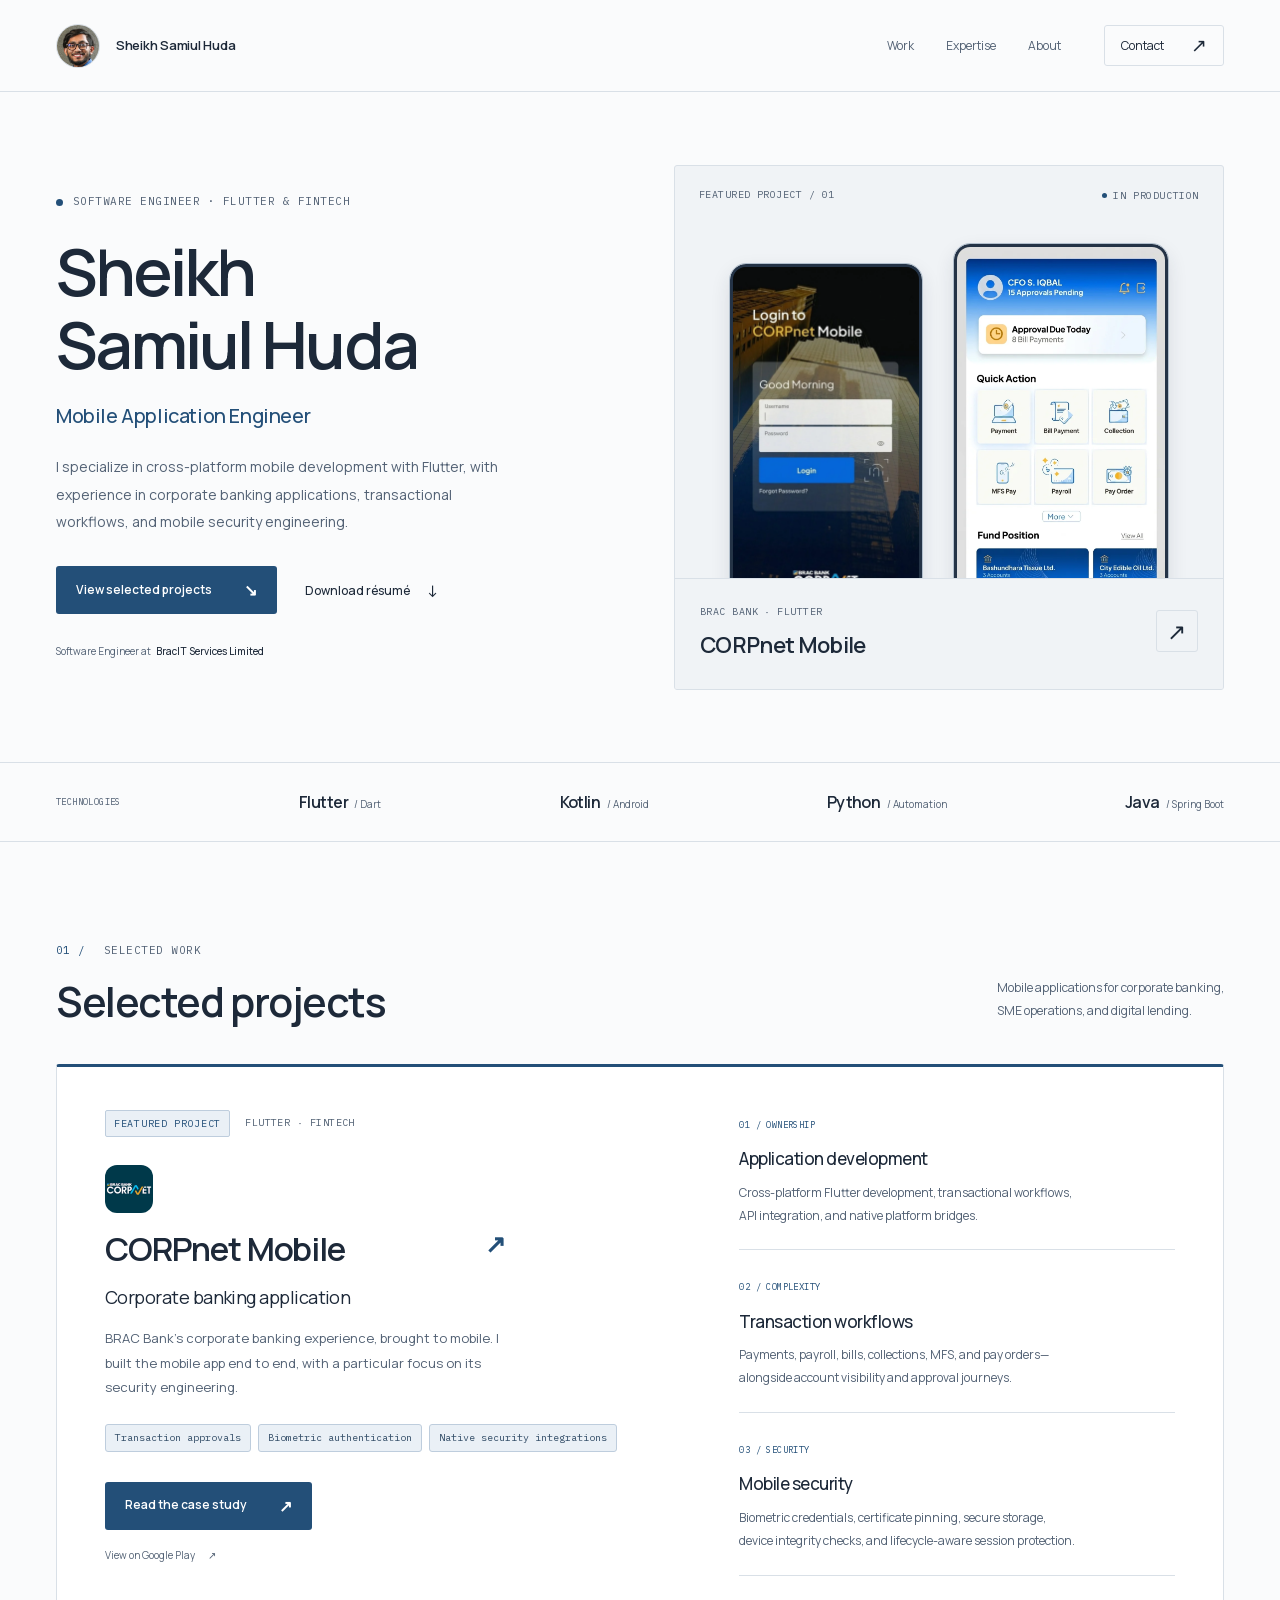
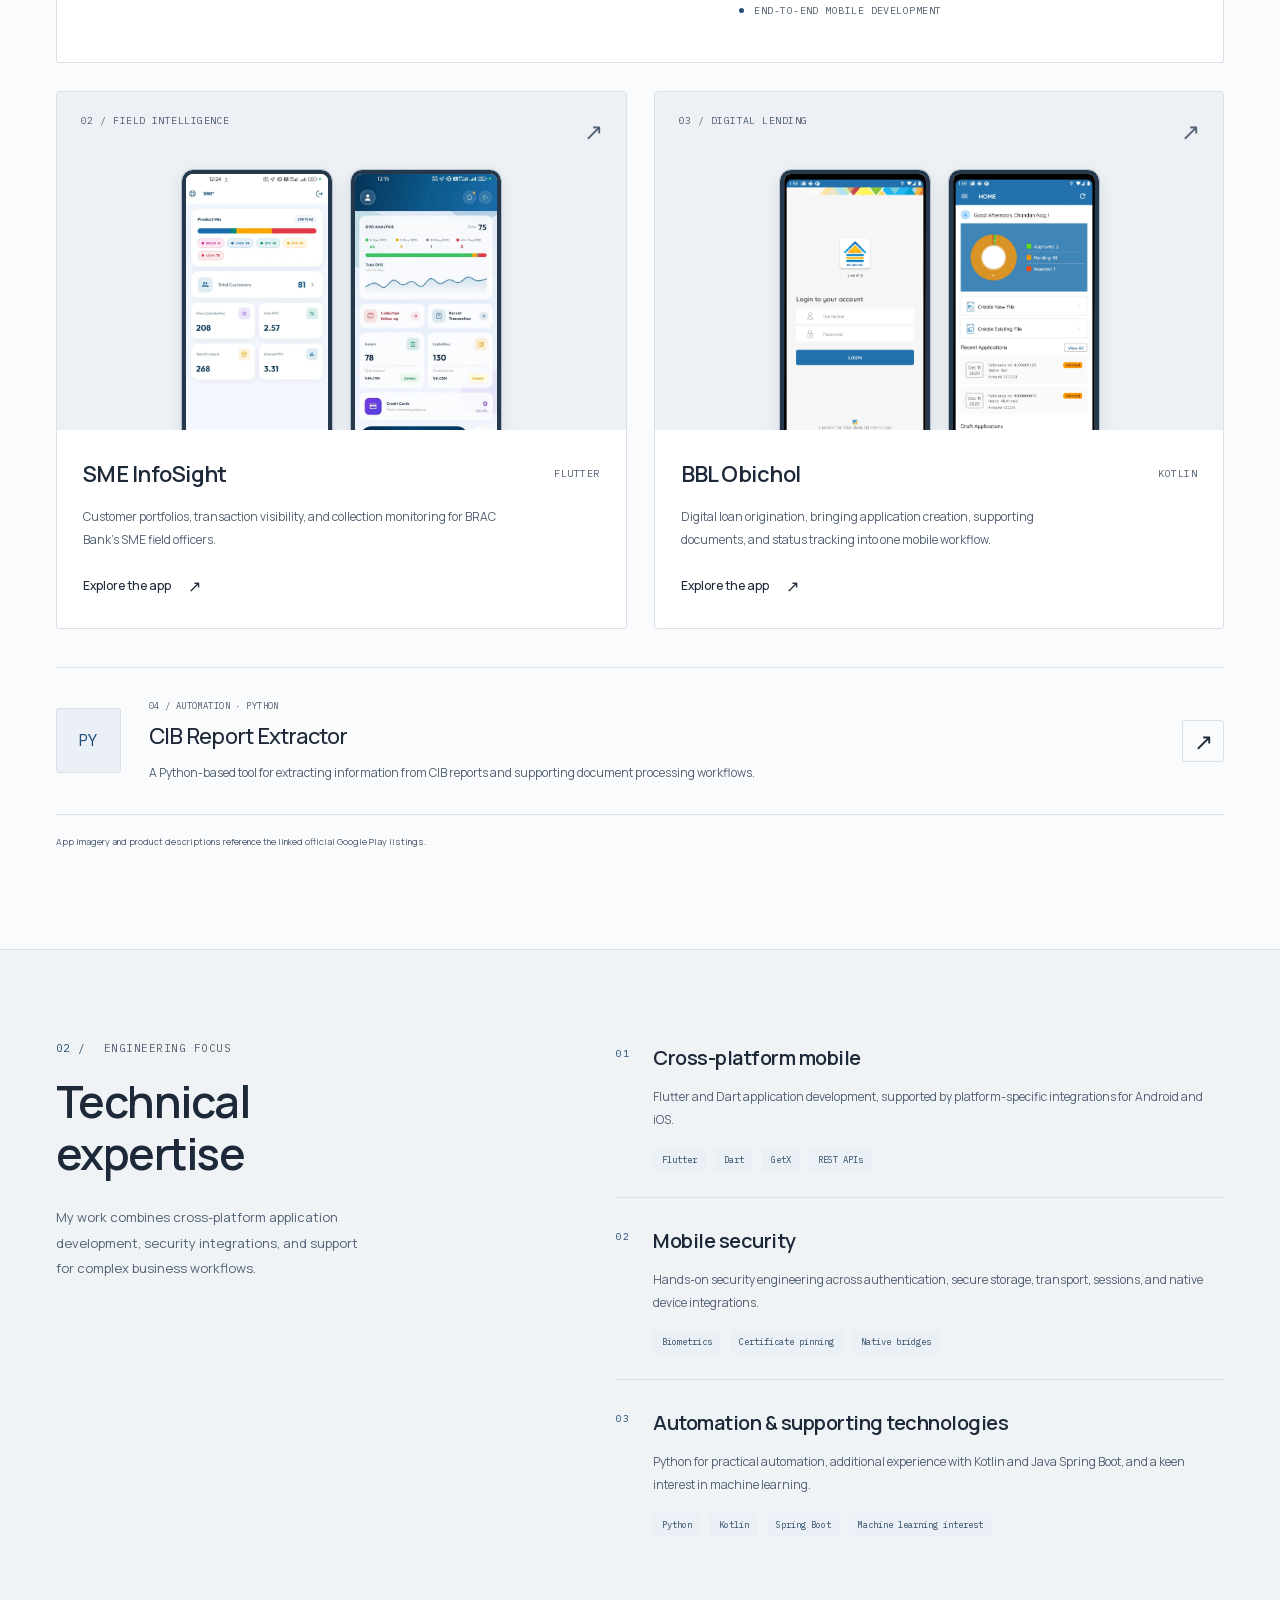
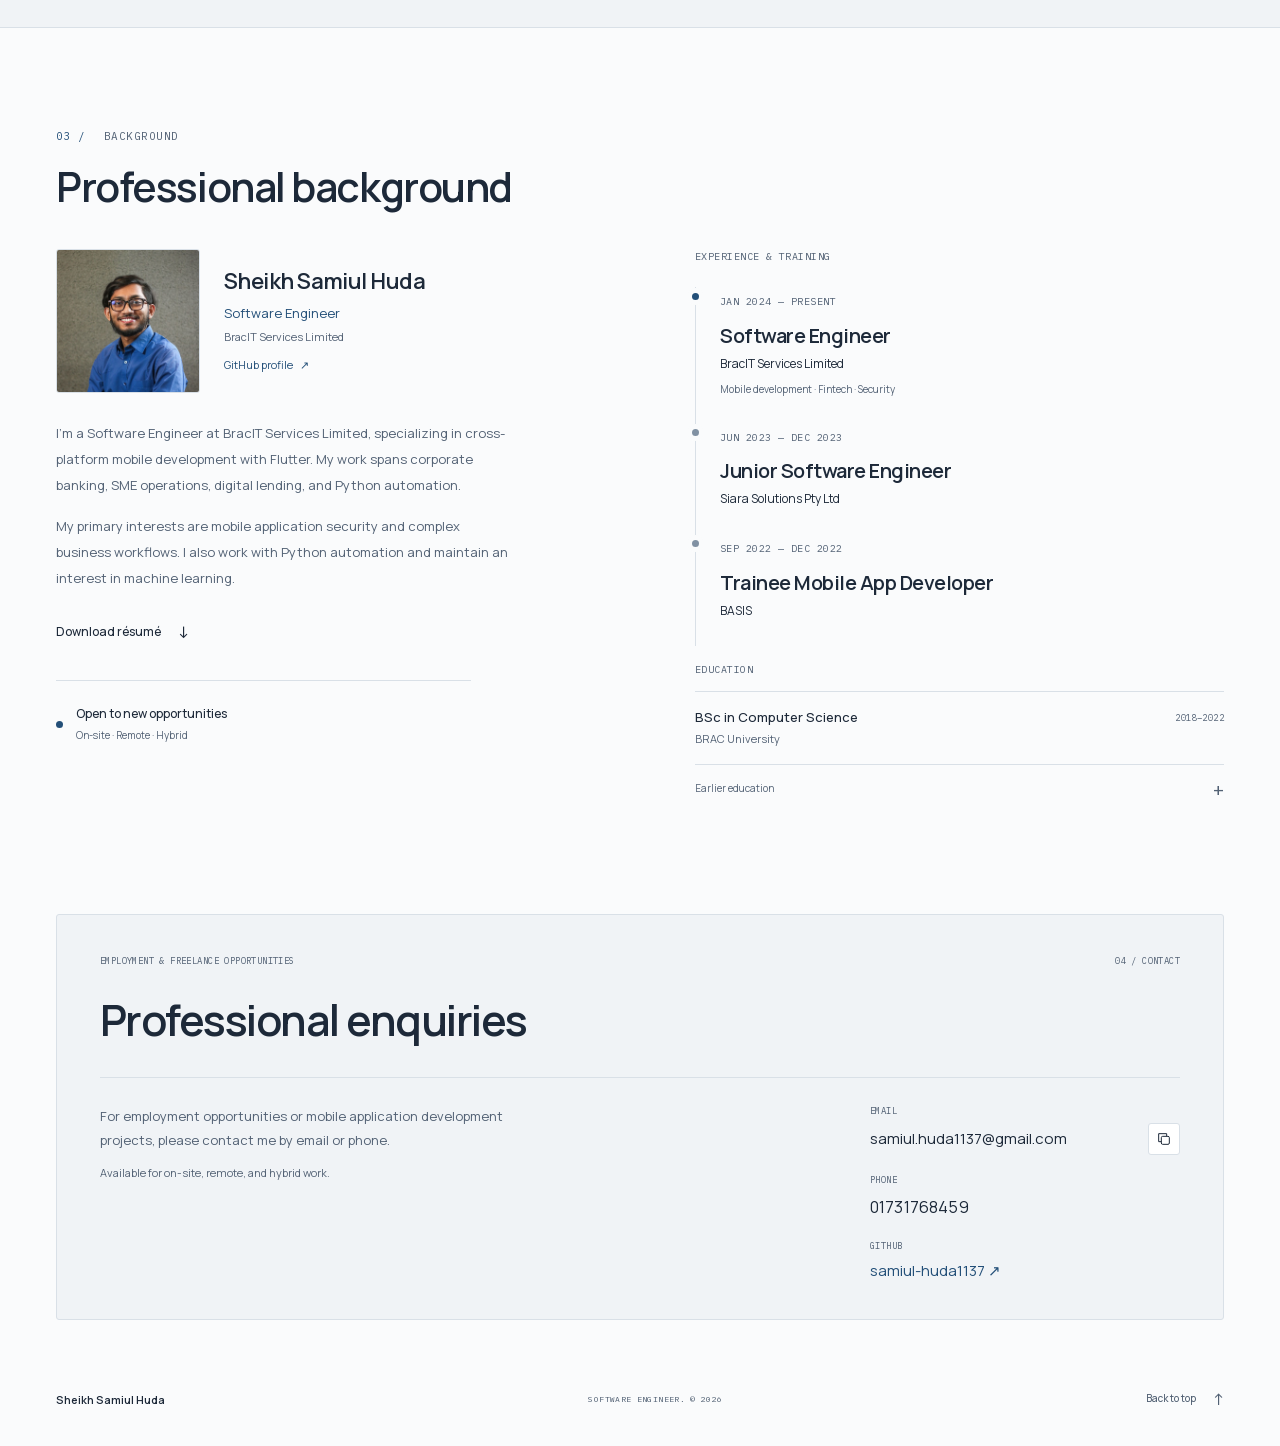
==== index.html @ 12dd7b6b "Publish mobile engineering portfolio" ====
<!doctype html>
<html lang="en">
<head>
  <meta charset="utf-8">
  <meta name="viewport" content="width=device-width, initial-scale=1">
  <meta name="theme-color" content="#fafbfc">
  <title>Sheikh Samiul Huda — Mobile App Engineer</title>
  <meta name="description" content="Sheikh Samiul Huda is a software engineer specializing in Flutter, fintech mobile applications, and mobile security. Explore CORPnet Mobile and selected work.">
  <meta property="og:title" content="Sheikh Samiul Huda — Software Engineer">
  <meta property="og:description" content="Flutter, fintech, and mobile security. Software Engineer at BracIT Services Limited.">
  <meta property="og:type" content="website">
  <meta property="og:url" content="https://samiul-huda1137.github.io/">
  <meta property="og:image" content="https://samiul-huda1137.github.io/assets/social-preview.png">
  <meta name="twitter:card" content="summary_large_image">
  <link rel="canonical" href="https://samiul-huda1137.github.io/">
  <link rel="icon" type="image/svg+xml" href="assets/favicon.svg">
  <link rel="preload" as="font" href="assets/manrope.woff2" type="font/woff2" crossorigin>
  <link rel="stylesheet" href="styles.css?v=github-profile-1">
  <script src="script.js" defer></script>
  <script type="application/ld+json">{"@context":"https://schema.org","@type":"Person","name":"Sheikh Samiul Huda","jobTitle":"Software Engineer","email":"samiul.huda1137@gmail.com","telephone":"+8801731768459","url":"https://samiul-huda1137.github.io/","worksFor":{"@type":"Organization","name":"BracIT Services Limited"},"alumniOf":{"@type":"CollegeOrUniversity","name":"BRAC University"},"knowsAbout":["Flutter","Dart","Mobile application development","Mobile application security","Kotlin","Python","Java Spring Boot"],"sameAs":["https://github.com/samiul-huda1137"]}</script>
</head>
<body>
  <a class="skip-link" href="#main">Skip to content</a>
  <header class="header">
    <div class="shell header-inner">
      <a class="wordmark" href="#" aria-label="Sheikh Samiul Huda, home"><span class="header-portrait" aria-hidden="true"><img src="assets/sheikh-samiul-huda-portrait.png?v=header-photo-1" alt="" width="600" height="600" decoding="async" fetchpriority="high"></span><span class="wordmark-name">Sheikh Samiul Huda</span></a>
      <nav class="desktop-nav" aria-label="Main navigation"><a href="#work">Work</a><a href="#expertise">Expertise</a><a href="#about">About</a></nav>
      <a class="header-contact" href="mailto:samiul.huda1137@gmail.com">Contact <span aria-hidden="true">↗</span></a>
      <button class="menu-toggle" aria-label="Open navigation" aria-expanded="false" aria-controls="mobile-nav"><span></span><span></span></button>
    </div>
    <nav class="mobile-nav" id="mobile-nav" aria-label="Mobile navigation" hidden><a href="#work">Selected work</a><a href="#expertise">Expertise</a><a href="#about">About & experience</a><a href="#contact">Get in touch</a></nav>
  </header>
  <main id="main">
    <section class="hero shell" aria-labelledby="hero-title">
      <div class="hero-copy">
        <div class="eyebrow"><span class="status-dot"></span> SOFTWARE ENGINEER · FLUTTER & FINTECH</div>
        <h1 id="hero-title">Sheikh<br>Samiul Huda</h1><p class="hero-role">Mobile Application Engineer</p>
        <p class="hero-intro">I specialize in cross-platform mobile development with Flutter, with experience in corporate banking applications, transactional workflows, and mobile security engineering.</p>
        <div class="hero-actions"><a class="button button-primary" href="#work">View selected projects <span aria-hidden="true">↘</span></a><a class="text-link resume-link" href="assets/Sheikh-Samiul-Huda-Resume.pdf" download>Download résumé <span aria-hidden="true">↓</span></a></div>
        <div class="hero-current">Software Engineer at <strong>BracIT Services Limited</strong></div>
      </div>
      <a class="hero-visual" href="corpnet.html" aria-label="Explore CORPnet Mobile, my featured project">
        <div class="visual-topline"><span class="mono">FEATURED PROJECT / 01</span><span class="live-label"><i></i> IN PRODUCTION</span></div>
        
        
        <div class="phone phone-back"><img src="assets/corpnet-03.webp" alt="CORPnet Mobile login with biometric authentication option" width="780" height="1400" fetchpriority="high"></div>
        <div class="phone phone-front"><img src="assets/corpnet-02.webp" alt="CORPnet Mobile dashboard with transaction approvals, payment services, and fund position" width="780" height="1400" fetchpriority="high"></div>
        
        <div class="visual-caption"><div><span class="mono">BRAC BANK · FLUTTER</span><h2>CORPnet Mobile</h2></div><span class="circle-arrow" aria-hidden="true">↗</span></div>
      </a>
    </section>
    <div class="stack-strip"><div class="shell stack-inner"><span class="mono strip-label">TECHNOLOGIES</span><span>Flutter <small>/ Dart</small></span><span>Kotlin <small>/ Android</small></span><span>Python <small>/ Automation</small></span><span>Java <small>/ Spring Boot</small></span></div></div>

    <section class="section shell" id="work" aria-labelledby="work-title">
      <div class="section-top"><div><div class="eyebrow"><span class="section-index">01 /</span> SELECTED WORK</div><h2 class="section-heading" id="work-title">Selected projects</h2></div><p class="section-aside">Mobile applications for corporate banking,<br>SME operations, and digital lending.</p></div>
      <article class="featured-project">
        <div class="featured-copy"><div class="project-kicker"><span class="tag tag-accent">FEATURED PROJECT</span><span class="mono">FLUTTER · FINTECH</span></div><img class="project-app-icon" src="assets/corpnet-icon.webp" alt="" width="56" height="56" loading="lazy"><h3>CORPnet Mobile<span class="accent">↗</span></h3><p class="feature-lead">Corporate banking application</p><p>BRAC Bank’s corporate banking experience, brought to mobile. I built the mobile app end to end, with a particular focus on its security engineering.</p><div class="project-tags"><span>Transaction approvals</span><span>Biometric authentication</span><span>Native security integrations</span></div><a class="button button-primary" href="corpnet.html">Read the case study <span aria-hidden="true">↗</span></a><a class="subtle-link" href="https://play.google.com/store/apps/details?id=com.bracbank.corpnet" target="_blank" rel="noopener noreferrer">View on Google Play <span aria-hidden="true">↗</span></a></div>
        <div class="feature-details"><div class="feature-detail"><span class="mono">01 / OWNERSHIP</span><h4>Application development</h4><p>Cross-platform Flutter development, transactional workflows, API integration, and native platform bridges.</p></div><div class="feature-detail"><span class="mono">02 / COMPLEXITY</span><h4>Transaction workflows</h4><p>Payments, payroll, bills, collections, MFS, and pay orders—alongside account visibility and approval journeys.</p></div><div class="feature-detail"><span class="mono">03 / SECURITY</span><h4>Mobile security</h4><p>Biometric credentials, certificate pinning, secure storage, device integrity checks, and lifecycle-aware session protection.</p></div><div class="feature-detail-footer"><span class="status-dot"></span><span class="mono">END-TO-END MOBILE DEVELOPMENT</span></div></div>
      </article>
      <div class="secondary-projects">
        <article class="project-card"><a class="project-image infosight-image" href="https://play.google.com/store/apps/details?id=com.bbl.smeinfosight" target="_blank" rel="noopener noreferrer" aria-label="View SME InfoSight on Google Play"><div class="project-image-label mono">02 / FIELD INTELLIGENCE</div><img class="small-phone small-phone-back" src="assets/infosight-04.webp" alt="SME InfoSight customer portfolio overview" width="400" height="880" loading="lazy"><img class="small-phone small-phone-front" src="assets/infosight-03.webp" alt="SME InfoSight dashboard for field officers" width="400" height="880" loading="lazy"><span class="image-arrow" aria-hidden="true">↗</span></a><div class="project-card-body"><div class="project-card-title"><h3>SME InfoSight</h3><span class="mono">FLUTTER</span></div><p>Customer portfolios, transaction visibility, and collection monitoring for BRAC Bank’s SME field officers.</p><a class="text-link" href="https://play.google.com/store/apps/details?id=com.bbl.smeinfosight" target="_blank" rel="noopener noreferrer">Explore the app <span aria-hidden="true">↗</span></a></div></article>
        <article class="project-card"><a class="project-image obichol-image" href="https://play.google.com/store/apps/details?id=com.bracbank.bblobichol" target="_blank" rel="noopener noreferrer" aria-label="View BBL Obichol on Google Play"><div class="project-image-label mono">03 / DIGITAL LENDING</div><img class="small-phone small-phone-back" src="assets/obichol-01.webp" alt="BBL Obichol loan origination login" width="400" height="720" loading="lazy"><img class="small-phone small-phone-front" src="assets/obichol-02.webp" alt="BBL Obichol loan applications and approval status dashboard" width="400" height="720" loading="lazy"><span class="image-arrow" aria-hidden="true">↗</span></a><div class="project-card-body"><div class="project-card-title"><h3>BBL Obichol</h3><span class="mono">KOTLIN</span></div><p>Digital loan origination, bringing application creation, supporting documents, and status tracking into one mobile workflow.</p><a class="text-link" href="https://play.google.com/store/apps/details?id=com.bracbank.bblobichol" target="_blank" rel="noopener noreferrer">Explore the app <span aria-hidden="true">↗</span></a></div></article>
      </div>
      <article class="automation-project"><div class="automation-symbol mono" aria-hidden="true">PY</div><div><span class="eyebrow">04 / AUTOMATION · PYTHON</span><h3>CIB Report Extractor</h3><p>A Python-based tool for extracting information from CIB reports and supporting document processing workflows.</p></div><a class="circle-arrow" href="mailto:samiul.huda1137@gmail.com?subject=Let%E2%80%99s%20talk%20about%20your%20CIB%20Report%20Extractor" aria-label="Ask about the CIB Report Extractor">↗</a></article>
      <p class="source-note">App imagery and product descriptions reference the linked official Google Play listings.</p>
    </section>

    <section class="expertise-section" id="expertise" aria-labelledby="expertise-title"><div class="shell expertise-layout"><div class="expertise-intro"><div class="eyebrow"><span class="section-index">02 /</span> ENGINEERING FOCUS</div><h2 class="section-heading" id="expertise-title">Technical<br>expertise</h2><p>My work combines cross-platform application development, security integrations, and support for complex business workflows.</p></div><div class="expertise-list"><div class="expertise-row"><span class="mono expertise-number">01</span><div><h3>Cross-platform mobile</h3><p>Flutter and Dart application development, supported by platform-specific integrations for Android and iOS.</p><div class="skill-tags"><span>Flutter</span><span>Dart</span><span>GetX</span><span>REST APIs</span></div></div></div><div class="expertise-row"><span class="mono expertise-number">02</span><div><h3>Mobile security</h3><p>Hands-on security engineering across authentication, secure storage, transport, sessions, and native device integrations.</p><div class="skill-tags"><span>Biometrics</span><span>Certificate pinning</span><span>Native bridges</span></div></div></div><div class="expertise-row"><span class="mono expertise-number">03</span><div><h3>Automation & supporting technologies</h3><p>Python for practical automation, additional experience with Kotlin and Java Spring Boot, and a keen interest in machine learning.</p><div class="skill-tags"><span>Python</span><span>Kotlin</span><span>Spring Boot</span><span>Machine learning interest</span></div></div></div></div></div></section>

    <section class="section shell about-section" id="about" aria-labelledby="about-title"><div class="section-top"><div><div class="eyebrow"><span class="section-index">03 /</span> BACKGROUND</div><h2 class="section-heading" id="about-title">Professional background</h2></div></div><div class="about-layout"><div class="about-copy"><div class="about-profile"><img class="about-portrait" src="assets/sheikh-samiul-huda-portrait.png" alt="Portrait of Sheikh Samiul Huda" width="600" height="600" loading="lazy" decoding="async"><div><h3>Sheikh Samiul Huda</h3><p>Software Engineer</p><span>BracIT Services Limited</span><a class="about-github" href="https://github.com/samiul-huda1137" target="_blank" rel="noopener noreferrer">GitHub profile <span aria-hidden="true">↗</span></a></div></div><p>I’m a Software Engineer at BracIT Services Limited, specializing in cross-platform mobile development with Flutter. My work spans corporate banking, SME operations, digital lending, and Python automation.</p><p>My primary interests are mobile application security and complex business workflows. I also work with Python automation and maintain an interest in machine learning.</p><a class="text-link" href="assets/Sheikh-Samiul-Huda-Resume.pdf" download>Download résumé <span aria-hidden="true">↓</span></a><div class="availability"><span class="status-dot"></span><div><strong>Open to new opportunities</strong><span>On-site · Remote · Hybrid</span></div></div></div><div class="career"><h3 class="mono career-label">EXPERIENCE & TRAINING</h3><div class="career-item"><div class="career-marker current"></div><span class="mono career-date">JAN 2024 — PRESENT</span><h4>Software Engineer</h4><p>BracIT Services Limited</p><span class="career-detail">Mobile development · Fintech · Security</span></div><div class="career-item"><div class="career-marker"></div><span class="mono career-date">JUN 2023 — DEC 2023</span><h4>Junior Software Engineer</h4><p>Siara Solutions Pty Ltd</p></div><div class="career-item"><div class="career-marker"></div><span class="mono career-date">SEP 2022 — DEC 2022</span><h4>Trainee Mobile App Developer</h4><p>BASIS</p></div><h3 class="mono career-label education-label">EDUCATION</h3><div class="education-item"><div><h4>BSc in Computer Science</h4><p>BRAC University</p></div><span class="mono">2018–2022</span></div><details class="education-more"><summary>Earlier education <span aria-hidden="true">+</span></summary><div class="education-item"><div><h4>Higher Secondary Certificate</h4><p>Udayan Higher Secondary School and College</p></div><span class="mono">2016–2017</span></div><div class="education-item"><div><h4>Secondary School Certificate</h4><p>St Gregory’s High School</p></div><span class="mono">2014–2015</span></div></details></div></div></section>

    <section class="contact-section shell" id="contact" aria-labelledby="contact-title">
      <div class="contact-top"><div class="eyebrow">EMPLOYMENT & FREELANCE OPPORTUNITIES</div><span class="mono">04 / CONTACT</span></div>
      <h2 id="contact-title">Professional enquiries</h2>
      <div class="contact-bottom"><p>For employment opportunities or mobile application development projects, please contact me by email or phone.<span class="contact-work-modes">Available for on-site, remote, and hybrid work.</span></p>
        <address class="contact-methods">
          <div class="contact-method"><span class="contact-label mono">EMAIL</span><div class="email-group"><a href="mailto:samiul.huda1137@gmail.com">samiul.huda1137@gmail.com</a><button class="copy-email" data-email="samiul.huda1137@gmail.com" aria-label="Copy email address" title="Copy email address"><svg viewBox="0 0 24 24" fill="none" stroke="currentColor" stroke-width="1.5" aria-hidden="true"><rect x="8" y="8" width="12" height="12" rx="2"/><path d="M16 8V4H4v12h4"/></svg></button></div></div>
          <div class="contact-method"><span class="contact-label mono">PHONE</span><a class="phone-link" href="tel:+8801731768459">01731768459</a></div>
          <div class="contact-method"><span class="contact-label mono">GITHUB</span><a class="profile-link" href="https://github.com/samiul-huda1137" target="_blank" rel="noopener noreferrer">samiul-huda1137 <span aria-hidden="true">↗</span></a></div>
        </address>
      </div>
    </section>
  </main>
  <footer class="shell footer"><a class="footer-name" href="#">Sheikh Samiul Huda</a><span class="mono">SOFTWARE ENGINEER. © <span data-year>2026</span></span><a class="text-link" href="#">Back to top <span aria-hidden="true">↑</span></a></footer>
  <div class="toast" role="status" aria-live="polite"></div>
</body>
</html>
---- styles.css ----
@font-face{font-family:Manrope;src:url('assets/manrope.woff2') format('woff2');font-style:normal;font-weight:400 800;font-display:swap}
@font-face{font-family:Plex;src:url('assets/plex-mono.woff2') format('woff2');font-style:normal;font-weight:400;font-display:swap}
@font-face{font-family:Plex;src:url('assets/plex-mono-medium.woff2') format('woff2');font-style:normal;font-weight:500;font-display:swap}
:root{color-scheme:light;--bg:#fafbfc;--surface:#ffffff;--soft:#f0f3f6;--text:#1d2939;--muted:#526174;--accent:#234f78;--accent-soft:#eaf0f6;--border:#d9e0e7;--accent-border:#becddd;--mono:Plex,'Courier New',monospace;--sans:Manrope,Arial,sans-serif}
*{box-sizing:border-box}html{scroll-behavior:smooth;scroll-padding-top:105px}body{margin:0;background:var(--bg);color:var(--text);font-family:var(--sans);font-size:15px;line-height:1.75;-webkit-font-smoothing:antialiased}body:has(dialog[open]){overflow:hidden}::selection{background:var(--accent);color:var(--bg)}a{color:inherit;text-decoration:none}button{font:inherit;cursor:pointer}button,a{-webkit-tap-highlight-color:transparent}button:focus-visible,a:focus-visible,summary:focus-visible{outline:2px solid var(--accent);outline-offset:6px}img{display:block;max-width:100%;height:auto}h1,h2,h3,h4,p{margin:0}button{color:inherit}svg{width:22px;height:22px;flex-shrink:0}.shell{width:min(1240px,calc(100% - 112px));margin-inline:auto}.mono,.eyebrow{font-family:var(--mono);font-size:11px;font-weight:400;line-height:1.6;letter-spacing:.045em}.eyebrow{display:flex;align-items:center;gap:10px;color:var(--muted)}.accent{color:var(--accent)}.status-dot{display:inline-block;width:7px;height:7px;border-radius:50%;background:var(--accent);box-shadow:0 6px 20px rgb(29 41 57 / 8%);flex-shrink:0}.section-index{color:var(--accent);margin-right:8px}.skip-link{position:fixed;top:-80px;left:20px;background:var(--accent);color:var(--bg);padding:12px 20px;z-index:200}.skip-link:focus{top:15px}
.header{position:sticky;top:0;z-index:50;background:var(--surface);backdrop-filter:blur(18px);border-bottom:1px solid var(--border)}.header-inner{height:91px;display:flex;align-items:center;gap:36px}.wordmark{display:flex;align-items:center;gap:16px}.mark{font-family:var(--mono);font-size:25px;line-height:1;letter-spacing:-4px;position:relative;margin-right:3px}.mark span{color:var(--accent)}.mark i{font-style:normal;color:var(--accent);margin-left:4px}.wordmark-name{font-size:13px;font-weight:700;letter-spacing:-.02em}.desktop-nav{display:flex;gap:32px;margin-left:auto;font-size:12px;color:var(--muted)}.desktop-nav a{transition:color .2s}.desktop-nav a:hover{color:var(--accent)}.header-contact{margin-left:7px;font-size:12px;padding:9px 16px;border:1px solid var(--border);border-radius:5px;display:flex;align-items:center;gap:27px;transition:background .2s}.header-contact:hover{background:var(--accent);color:var(--bg)}.header-contact span{font-size:19px;line-height:1}.menu-toggle,.mobile-nav{display:none}
.hero{display:grid;grid-template-columns:1.06fr 1fr;gap:35px;padding-top:74px;padding-bottom:80px;align-items:center;min-height:730px}.hero h1{font-size:clamp(58px,6.05vw,90px);letter-spacing:-.065em;font-weight:600;line-height:1.07;margin:26px 0}.muted-heading{color:var(--muted)}.hero-intro{max-width:455px;font-size:14px;line-height:1.95;color:var(--muted)}.hero-intro strong{color:var(--text);font-weight:500}.hero-actions{display:flex;align-items:center;gap:28px;margin-top:31px}.button{display:inline-flex;align-items:center;justify-content:center;gap:32px;min-height:48px;padding:12px 20px;border-radius:4px;font-size:12px;font-weight:700;line-height:1.4;transition:background .2s,transform .2s}.button-primary{background:var(--accent);color:var(--muted)}.button-primary:hover{background:var(--surface);transform:translateY(-2px)}.button span{font-size:20px;line-height:1}.text-link{display:inline-flex;align-items:center;gap:17px;font-size:12px;font-weight:500}.text-link:hover{color:var(--accent)}.text-link span{font-size:19px}.hero-current{margin-top:29px;display:flex;gap:9px;align-items:center;font-size:10px;color:var(--muted)}.hero-current strong{font-weight:500;color:var(--text)}.small-cross{color:var(--accent);font-family:var(--mono);font-size:16px}.hero-visual{height:554px;position:relative;border:1px solid var(--border);border-radius:7px;overflow:hidden;background:var(--soft);isolation:isolate;transition:border-color .3s}.hero-visual:hover{border-color:var(--border)}.hero-visual:before{content:'';position:absolute;inset:0;background-image:var(--soft);background-size:39px 39px;mask-image:linear-gradient(#0009,transparent)}.visual-topline{position:absolute;left:24px;right:24px;top:21px;display:flex;justify-content:space-between;align-items:center;color:var(--muted);z-index:3}.visual-topline .mono{font-size:9px}.live-label{font-family:var(--mono);font-size:8px;letter-spacing:.06em;display:flex;gap:6px;align-items:center;color:var(--muted)}.live-label i{width:5px;height:5px;background:var(--accent);border-radius:50%}.technical-cross{position:absolute;color:var(--accent);font:17px var(--mono);z-index:2}.cross-one{top:71px;left:20px}.cross-two{right:20px;bottom:112px}.orbital{position:absolute;border:1px solid var(--border);border-radius:50%;top:70px;left:2%;width:96%;aspect-ratio:1}.orbital-two{top:106px;left:9%;width:82%;border-style:dashed}.phone{position:absolute;border:5px solid var(--border);outline:1px solid var(--border);border-radius:29px;overflow:hidden;box-shadow:0 6px 20px rgb(29 41 57 / 8%);background:var(--surface)}.phone img{width:100%;height:100%;object-fit:cover}.phone-back{width:180px;height:332px;left:10%;top:99px;transform:rotate(-10deg);z-index:1;filter:brightness(.85)}.phone-front{width:211px;height:390px;right:12%;top:92px;transform:rotate(7deg);z-index:2;transition:transform .4s}.hero-visual:hover .phone-front{transform:translateY(-5px) rotate(4deg)}.security-tag{position:absolute;left:22px;top:373px;z-index:3;display:flex;align-items:center;gap:8px;padding:10px 13px;background:var(--surface);border:1px solid var(--border);border-radius:5px;box-shadow:0 6px 20px rgb(29 41 57 / 8%);font:9px var(--mono);color:var(--muted)}.security-tag svg{width:16px;height:16px;color:var(--accent)}.visual-caption{position:absolute;inset:auto 0 0;padding:29px 25px 24px;display:flex;align-items:center;justify-content:space-between;background:var(--soft);z-index:4}.visual-caption .mono{font-size:8px;color:var(--muted)}.visual-caption h2{font-size:22px;letter-spacing:-.045em;margin-top:3px}.circle-arrow{border:1px solid var(--border);width:42px;height:42px;border-radius:50%;display:flex;align-items:center;justify-content:center;font-size:23px;flex-shrink:0;transition:background .2s,color .2s}.circle-arrow:hover{background:var(--accent);color:var(--bg)}.stack-strip{border-top:1px solid var(--border);border-bottom:1px solid var(--border)}.stack-inner{display:flex;align-items:center;justify-content:space-between;gap:24px;padding-block:25px}.stack-inner>span:not(.strip-label){font-size:16px;font-weight:600;letter-spacing:-.035em}.stack-inner small{font-size:10px;color:var(--muted);font-weight:400;margin-left:4px;letter-spacing:0}.strip-label{font-size:9px;color:var(--muted)}
.section{padding-block:100px}.section-top{display:flex;justify-content:space-between;align-items:flex-end;gap:30px;margin-bottom:38px}.section-heading{font-size:clamp(33px,3.2vw,47px);font-weight:500;letter-spacing:-.055em;line-height:1.2;margin-top:17px}.section-aside{font-size:12px;color:var(--muted);line-height:1.85;margin-bottom:4px}.featured-project{display:grid;grid-template-columns:1.25fr 1fr;gap:90px;padding:43px 48px;background:var(--surface);border:1px solid var(--border);border-radius:7px;position:relative;overflow:hidden}.featured-project:after{content:'01';position:absolute;right:20px;bottom:-75px;font-size:280px;letter-spacing:-.08em;line-height:1;color:var(--muted);font-weight:800;pointer-events:none}.project-kicker{display:flex;align-items:center;gap:15px;margin-bottom:28px}.project-kicker .mono{font-size:9px;color:var(--muted)}.tag{font-family:var(--mono);font-size:8px;letter-spacing:.07em;display:inline-flex;align-items:center;border-radius:2px;padding:4px 8px}.tag-accent{background:var(--surface);border:1px solid var(--border);color:var(--accent)}.project-app-icon{border-radius:12px;margin-bottom:16px;width:48px;height:48px}.featured-copy h3{font-size:33px;font-weight:600;line-height:1.2;letter-spacing:-.05em;display:flex;justify-content:space-between;max-width:400px;gap:15px}.featured-copy h3 span{font-size:25px}.feature-lead{font-size:20px!important;color:var(--muted);line-height:1.5!important;letter-spacing:-.03em;margin:15px 0!important}.featured-copy>p:not(.feature-lead){color:var(--muted);font-size:13px;max-width:395px;line-height:1.9}.project-tags{display:flex;flex-wrap:wrap;gap:7px;margin:24px 0 30px}.project-tags span{font:9px var(--mono);color:var(--muted);padding:6px 9px;border:1px solid var(--border);border-radius:3px;line-height:1.4}.subtle-link{display:inline-flex;align-items:center;gap:13px;font-size:10px;color:var(--muted);margin-top:17px}.subtle-link:hover{color:var(--accent)}.featured-copy>.subtle-link{display:flex;width:fit-content}.feature-details{align-self:center}.feature-detail{border-bottom:1px solid var(--border);padding-block:22px}.feature-detail:first-child{padding-top:0}.feature-detail .mono{font-size:9px;color:var(--accent)}.feature-detail h4{font-size:17px;font-weight:500;letter-spacing:-.03em;margin:8px 0}.feature-detail p{font-size:12px;color:var(--muted);line-height:1.9;max-width:340px}.feature-detail-footer{display:flex;align-items:center;gap:10px;margin-top:27px}.feature-detail-footer .mono{font-size:8px;color:var(--muted)}.feature-detail-footer .status-dot{width:5px;height:5px}.secondary-projects{display:grid;grid-template-columns:1fr 1fr;gap:27px;margin-top:28px}.project-card{border:1px solid var(--border);border-radius:6px;overflow:hidden;background:var(--surface)}.project-image{display:block;height:338px;position:relative;overflow:hidden;background:var(--surface)}.infosight-image{background:var(--soft)}.obichol-image{background:var(--soft)}.project-image:before{content:'';position:absolute;inset:0;background-image:var(--soft);background-size:31px 31px}.project-image-label{position:absolute;top:21px;left:24px;font-size:9px;color:var(--muted);z-index:3}.small-phone{position:absolute;width:150px;border:4px solid var(--border);outline:1px solid var(--border);border-radius:19px;background:var(--surface);box-shadow:0 6px 20px rgb(29 41 57 / 8%);transition:transform .4s}.small-phone-back{left:calc(50% - 144px);top:87px;transform:rotate(-9deg)}.small-phone-front{left:calc(50% - 1px);top:67px;transform:rotate(8deg)}.obichol-image .small-phone{border-color:var(--border);outline-color:#82785a}.project-image:hover .small-phone-front{transform:translateY(-8px) rotate(5deg)}.image-arrow{position:absolute;right:23px;top:19px;color:var(--muted);font-size:23px}.project-card-body{padding:25px 26px 28px}.project-card-title{display:flex;align-items:center;justify-content:space-between;gap:15px}.project-card-title h3{font-size:22px;font-weight:500;letter-spacing:-.045em}.project-card-title .mono{font-size:9px;color:var(--muted)}.project-card-body p{color:var(--muted);font-size:12px;line-height:1.95;margin:12px 0 20px;max-width:415px}.automation-project{border-block:1px solid var(--border);display:flex;align-items:center;gap:28px;margin-top:38px;padding:31px 0}.automation-symbol{width:65px;height:65px;background:var(--soft);border:1px solid var(--border);border-radius:7px;display:grid;place-items:center;font-size:24px;color:var(--accent);flex-shrink:0}.automation-project .eyebrow{font-size:9px;color:var(--muted)}.automation-project h3{font-size:22px;font-weight:500;letter-spacing:-.035em;margin-top:4px}.automation-project p{font-size:12px;color:var(--muted);max-width:640px;margin-top:6px}.automation-project>.circle-arrow{margin-left:auto}.source-note{font-size:9px;color:var(--muted);margin-top:19px;line-height:1.7}
.expertise-section{background:var(--soft);border-block:1px solid var(--border);padding-block:90px}.expertise-layout{display:grid;grid-template-columns:1fr 1.32fr;gap:100px}.expertise-intro .section-heading{font-size:51px}.expertise-intro>p{max-width:320px;color:var(--muted);font-size:13px;line-height:1.95;margin-top:25px}.code-signoff{margin-top:34px;font-size:10px;color:var(--muted);letter-spacing:0}.code-signoff>span{color:var(--accent)}.code-signoff em{font-style:normal;color:var(--accent)}.expertise-row{display:flex;gap:24px;padding:25px 0;border-bottom:1px solid var(--border)}.expertise-row:first-child{padding-top:0}.expertise-row:last-child{border-bottom:0;padding-bottom:0}.expertise-number{font-size:10px;color:var(--accent);padding-top:6px}.expertise-row h3{font-size:22px;letter-spacing:-.04em;font-weight:500;margin-bottom:10px}.expertise-row p{font-size:12px;color:var(--muted);line-height:1.95}.skill-tags{display:flex;gap:9px;flex-wrap:wrap;margin-top:16px}.skill-tags span{font-family:var(--mono);font-size:9px;color:var(--muted);background:var(--soft);padding:4px 9px;border-radius:2px}
.about-layout{display:grid;grid-template-columns:1fr 1fr;gap:110px}.about-statement{font-size:30px;line-height:1.5;letter-spacing:-.045em;margin-bottom:24px;color:var(--text)}.about-copy>p:not(.about-statement){font-size:13px;line-height:2;color:var(--muted);max-width:455px;margin-bottom:15px}.about-copy>.text-link{margin-top:11px}.availability{display:flex;align-items:center;gap:13px;border-top:1px solid var(--border);padding-top:22px;margin-top:35px;max-width:415px}.availability strong{display:block;font-size:12px;font-weight:500;color:var(--text)}.availability div>span{display:block;font-size:10px;color:var(--muted);margin-top:3px}.career-label{font-size:10px;font-weight:400;color:var(--muted);margin-bottom:22px}.career-item{padding:0 0 25px 24px;border-left:1px solid var(--border);position:relative}.career-marker{position:absolute;left:-4px;top:6px;width:7px;height:7px;background:var(--surface);border-radius:50%;box-shadow:0 0 0 5px var(--bg)}.career-marker.current{background:var(--accent)}.career-date{font-size:9px;color:var(--muted)}.career-item h4{font-size:20px;line-height:1.4;letter-spacing:-.04em;font-weight:500;margin-top:8px}.career-item>p{color:var(--text);font-size:12px;margin-top:3px}.career-detail{display:block;font-size:10px;color:var(--muted);margin-top:7px}.education-label{padding-top:16px;margin-bottom:13px}.education-item{display:flex;align-items:flex-start;justify-content:space-between;gap:20px;padding:15px 0;border-top:1px solid var(--border)}.education-item h4{font-size:13px;font-weight:500;line-height:1.6}.education-item p{font-size:11px;color:var(--muted);margin-top:2px}.education-item>.mono{font-size:9px;color:var(--muted);white-space:nowrap;padding-top:4px}.education-more summary{display:flex;justify-content:space-between;align-items:center;cursor:pointer;font-size:10px;color:var(--muted);list-style:none;padding:13px 0;border-top:1px solid var(--border)}.education-more summary::-webkit-details-marker{display:none}.education-more summary>span{font:18px var(--mono)}.education-more[open] summary>span{transform:rotate(45deg)}
.contact-section{padding:39px 43px 35px;background:var(--soft);border:1px solid var(--border);border-radius:7px;margin-top:0;margin-bottom:65px}.contact-top{display:flex;justify-content:space-between;gap:20px;align-items:center}.contact-top>.mono{font-size:9px;color:var(--muted)}.contact-top .eyebrow{font-size:9px;color:var(--muted)}.contact-section h2{font-size:clamp(46px,6.5vw,91px);line-height:1.12;letter-spacing:-.06em;font-weight:500;margin:34px 0 37px;position:relative}.contact-big-arrow{position:absolute;right:8px;top:9px;font-size:100px;font-weight:400;line-height:1;color:var(--accent);transition:transform .3s}.contact-big-arrow:hover{transform:translate(6px,-6px)}.contact-bottom{border-top:1px solid var(--border);padding-top:26px;display:flex;justify-content:space-between;align-items:center;gap:25px}.contact-bottom>p{font-size:12px;color:var(--muted);line-height:1.9}.email-group{display:flex;align-items:center;gap:15px}.email-group>a{font-size:16px;letter-spacing:-.03em}.email-group>a:hover{color:var(--accent)}.copy-email{border:1px solid var(--border);width:38px;height:38px;background:transparent;border-radius:4px;display:grid;place-items:center;transition:background .2s}.copy-email:hover{background:var(--surface)}.copy-email svg{width:16px;height:16px}.footer{display:flex;align-items:center;justify-content:space-between;gap:20px;padding-bottom:33px;padding-top:0}.footer-name{font-size:11px;font-weight:600}.footer>.mono{font-size:8px;color:var(--muted)}.footer>.text-link{font-size:10px;color:var(--muted)}.toast{position:fixed;bottom:25px;left:50%;transform:translate(-50%,15px);padding:12px 20px;border:1px solid var(--border);border-radius:5px;background:var(--surface);color:var(--muted);box-shadow:0 6px 20px rgb(29 41 57 / 8%);font-size:12px;z-index:100;opacity:0;visibility:hidden;transition:all .2s;max-width:calc(100% - 40px);text-align:center}.toast.visible{transform:translate(-50%,0);opacity:1;visibility:visible}
/* Case study */
.case-nav{margin-left:auto;font-size:12px;color:var(--muted)}.case-hero{padding-top:50px;padding-bottom:55px}.back-link{font-size:11px;color:var(--muted);display:inline-flex;gap:12px;align-items:center;margin-bottom:46px}.back-link:hover{color:var(--accent)}.case-hero-grid{display:grid;grid-template-columns:1.4fr 1fr;align-items:end;gap:70px}.case-hero h1{font-size:clamp(52px,6vw,84px);letter-spacing:-.065em;line-height:1.1;font-weight:500;margin-top:20px}.case-hero .case-subtitle{font-size:22px;color:var(--muted);letter-spacing:-.025em;line-height:1.5;margin-top:20px}.case-hero-summary{font-size:13px;color:var(--muted);line-height:1.95}.case-hero-summary .button{margin-top:22px;font-size:11px}.case-meta{display:grid;grid-template-columns:1.2fr 1fr 1fr;gap:30px;border-block:1px solid var(--border);padding-block:23px;margin-top:42px}.case-meta dt{font:9px var(--mono);color:var(--accent);margin-bottom:7px;letter-spacing:.05em}.case-meta dd{font-size:12px;margin:0;color:var(--text)}.case-stage{background:var(--soft);border:1px solid var(--border);border-radius:7px;padding:33px 50px 0;position:relative;overflow:hidden}.case-stage-caption{display:flex;justify-content:space-between;color:var(--muted);font-size:9px;gap:20px}.case-devices{display:flex;justify-content:center;align-items:flex-end;gap:35px;padding-top:38px;height:530px}.case-device{width:218px;max-height:490px;overflow:hidden;border:5px solid var(--border);outline:1px solid var(--border);border-radius:24px 24px 0 0;background:var(--surface);box-shadow:0 6px 20px rgb(29 41 57 / 8%)}.case-device:nth-child(1),.case-device:nth-child(3){width:184px;max-height:425px;filter:brightness(.85)}.case-device img{width:100%;height:auto}.case-content{padding-top:80px;padding-bottom:0}.case-section{display:grid;grid-template-columns:.65fr 1.65fr;gap:85px;padding-bottom:67px}.case-section .eyebrow{margin-top:5px}.case-section h2{font-size:34px;line-height:1.3;font-weight:500;letter-spacing:-.045em;margin-bottom:18px}.case-section p{font-size:13px;line-height:2;color:var(--muted);margin-bottom:15px}.case-section p strong{font-weight:500;color:var(--text)}.case-note{border-left:2px solid var(--accent);padding:13px 18px;background:var(--soft);font-size:11px!important;color:var(--muted);margin-top:24px!important}.scope-list{display:grid;grid-template-columns:1fr 1fr;gap:0 28px;margin-top:25px}.scope-item{border-top:1px solid var(--border);padding:18px 0}.scope-item .mono{font-size:9px;color:var(--accent)}.scope-item h3{font-size:15px;font-weight:500;margin:5px 0 7px}.scope-item p{font-size:11px;line-height:1.9;margin:0}.security-section{margin-block:8px 70px;background:var(--soft);border:1px solid var(--border);border-radius:6px;padding:35px}.security-heading{display:flex;align-items:center;justify-content:space-between;gap:25px;margin-bottom:28px}.security-heading h2{font-size:30px;letter-spacing:-.04em;font-weight:500;margin-top:10px}.security-heading>svg{width:46px;height:46px;color:var(--accent)}.security-intro{font-size:12px;color:var(--muted);max-width:740px;margin-bottom:22px}.security-layer{border-top:1px solid var(--border);padding:16px 0}.security-layer:last-child{padding-bottom:0}.security-layer summary{display:flex;gap:22px;align-items:center;cursor:pointer;list-style:none;font-size:15px}.security-layer summary::-webkit-details-marker{display:none}.security-layer summary>.mono{color:var(--accent);font-size:9px;min-width:22px}.security-layer summary>span:last-child{margin-left:auto;font:20px var(--mono);color:var(--accent);transition:transform .2s}.security-layer[open] summary>span:last-child{transform:rotate(45deg)}.security-layer p{font-size:12px;line-height:1.95;color:var(--muted);padding:12px 45px 0;max-width:850px}.case-stack{display:flex;flex-wrap:wrap;gap:9px;margin-top:24px}.case-stack span{font-size:10px;font-family:var(--mono);border:1px solid var(--border);background:var(--soft);padding:7px 11px;border-radius:3px;color:var(--muted)}.screenshot-grid{display:grid;grid-template-columns:repeat(4,1fr);gap:18px;padding:0;margin:27px 0 0}.screenshot-button{padding:0;border:1px solid var(--border);border-radius:5px;background:var(--soft);overflow:hidden;text-align:left;transition:border .2s,transform .2s}.screenshot-button:hover{border-color:var(--border);transform:translateY(-4px)}.screenshot-button img{width:100%;aspect-ratio:.55;object-fit:cover;object-position:top}.screenshot-button span{display:block;padding:12px;font-size:10px;color:var(--text)}.screens-section{padding-top:0;padding-bottom:70px}.screens-section h2{font-size:34px;font-weight:500;letter-spacing:-.045em;margin-top:15px}.screens-section>p{font-size:11px;color:var(--muted);margin-top:12px}.screens-section>p a{text-decoration:underline;text-underline-offset:3px}.case-source{font-size:11px;color:var(--muted);padding-block:24px;border-top:1px solid var(--border);line-height:1.8}.case-source a{text-decoration:underline;text-underline-offset:3px}.case-cta{margin-block:5px 65px;padding:33px 37px;display:flex;justify-content:space-between;gap:25px;align-items:center;background:var(--soft);border:1px solid var(--border);border-radius:5px}.case-cta h2{font-size:28px;font-weight:500;letter-spacing:-.04em}.case-cta p{font-size:12px;color:var(--muted);margin-top:7px}.lightbox{padding:22px;border:1px solid var(--border);border-radius:7px;background:var(--surface);color:var(--text);max-width:min(700px,calc(100vw - 30px));max-height:94vh;overflow:auto}.lightbox::backdrop{background:var(--surface);backdrop-filter:blur(6px)}.lightbox img{max-height:75vh;width:auto;margin-inline:auto;border-radius:4px}.dialog-close{display:block;margin-left:auto;margin-bottom:12px;border:1px solid var(--border);background:transparent;border-radius:3px;padding:5px 12px;font-size:11px}.lightbox-caption{font-size:11px;text-align:center;margin-top:14px;color:var(--muted)}
@media(min-width:1500px){.hero{gap:65px}.hero h1{font-size:93px}.hero-visual{height:582px}.phone-front{width:225px;height:417px}.phone-back{width:195px;height:360px}.security-tag{top:405px}}
@media(max-width:1150px){.shell{width:calc(100% - 72px)}.hero{gap:32px;padding-top:55px;min-height:660px}.hero h1{font-size:70px}.hero-visual{height:505px}.phone-back{width:157px;height:292px;left:8%;top:98px}.phone-front{width:184px;height:341px;right:10%;top:98px}.security-tag{top:348px;left:16px;font-size:8px}.hero-actions{gap:21px}.button{gap:21px}.hero-intro{font-size:12px}.resume-link{font-size:10px;gap:9px}.hero-current{font-size:9px;flex-wrap:wrap;gap:6px}.featured-project{gap:48px;padding:35px}.expertise-layout{gap:60px}.about-layout{gap:65px}.contact-section{padding:32px}.email-group>a{font-size:14px}.project-kicker{gap:10px}.project-kicker .mono{font-size:8px}.case-section{gap:45px}.case-hero-grid{gap:45px}.case-devices{gap:24px}}
@media(max-width:900px){.shell{width:calc(100% - 48px)}.hero{grid-template-columns:1.06fr 1fr;gap:22px;padding-block:48px 55px;min-height:0}.hero h1{font-size:57px}.hero .eyebrow{font-size:8px}.hero-intro{font-size:11px}.hero-visual{height:465px}.visual-topline{left:16px;right:16px}.visual-topline .mono{font-size:7px}.live-label{font-size:6px}.phone-back{width:138px;height:258px;left:7%;top:98px}.phone-front{width:166px;height:311px;right:8%;top:95px}.security-tag{top:320px;font-size:7px;padding:9px}.visual-caption{padding:26px 17px 20px}.visual-caption h2{font-size:20px}.hero-actions{gap:16px;flex-wrap:wrap;margin-top:25px}.hero-current{margin-top:21px}.stack-inner{gap:16px}.stack-inner>span:not(.strip-label){font-size:13px}.stack-inner small{display:block;margin-left:0;font-size:9px}.section{padding-block:75px}.featured-project{padding:30px;gap:35px}.featured-copy h3{font-size:27px}.feature-lead{font-size:19px!important}.featured-copy>p:not(.feature-lead){font-size:12px}.project-kicker{flex-wrap:wrap;gap:9px}.feature-detail h4{font-size:15px}.feature-detail p{font-size:11px}.feature-detail-footer{gap:7px}.feature-detail-footer .mono{font-size:6px}.project-image{height:290px}.small-phone{width:132px}.small-phone-back{left:calc(50% - 119px);top:86px}.small-phone-front{left:calc(50% - 1px);top:69px}.expertise-layout{gap:45px}.expertise-intro .section-heading{font-size:44px}.expertise-row{gap:16px}.expertise-row h3{font-size:20px}.about-layout{gap:40px}.about-statement{font-size:27px}.contact-bottom{align-items:flex-start;flex-direction:column;gap:21px}.contact-bottom>p br{display:none}.email-group>a{font-size:19px}.case-hero-grid{grid-template-columns:1.2fr 1fr;gap:30px}.case-hero h1{font-size:58px}.case-hero-summary{font-size:12px}.case-devices{gap:20px;height:465px}.case-device{width:190px}.case-device:nth-child(1),.case-device:nth-child(3){width:160px;max-height:360px}.case-section{grid-template-columns:.6fr 1.6fr;gap:30px}.case-section h2{font-size:29px}.case-cta h2{font-size:25px}.case-stage{padding-inline:25px}}
@media(max-width:760px){html{scroll-padding-top:85px}.header-inner{height:73px;gap:18px}.wordmark-name{font-size:11px}.desktop-nav{display:none}.header-contact{margin-left:auto;font-size:10px;padding:8px 12px;gap:14px}.menu-toggle{display:flex;flex-direction:column;justify-content:center;gap:5px;border:0;background:none;padding:8px 0 8px 8px;width:27px;height:35px}.menu-toggle span{display:block;width:19px;height:1px;background:var(--surface);transition:transform .2s}.menu-toggle[aria-expanded=true] span:first-child{transform:translateY(3px) rotate(45deg)}.menu-toggle[aria-expanded=true] span:last-child{transform:translateY(-3px) rotate(-45deg)}.mobile-nav:not([hidden]){display:flex;flex-direction:column;padding:12px 24px 22px;gap:0;border-top:1px solid var(--border)}.mobile-nav a{font-size:14px;padding:11px 0;border-bottom:1px solid var(--border)}.hero{grid-template-columns:1fr;padding-top:45px;gap:37px}.hero h1{font-size:clamp(56px,10vw,80px);line-height:1.05;margin:23px 0}.hero .eyebrow{font-size:9px}.hero-intro{font-size:13px;max-width:460px}.hero-actions{gap:27px;flex-wrap:nowrap}.resume-link{font-size:11px}.hero-current{font-size:10px}.hero-visual{height:490px;max-width:520px;width:100%;margin-inline:auto}.visual-topline{left:22px;right:22px}.visual-topline .mono{font-size:8px}.live-label{font-size:7px}.phone-back{width:170px;height:315px;left:15%;top:85px}.phone-front{width:195px;height:361px;right:16%;top:85px}.security-tag{top:344px;left:34px;padding:11px 13px;font-size:8px}.visual-caption{padding:30px 24px 23px}.visual-caption h2{font-size:23px}.stack-inner{flex-wrap:wrap;justify-content:flex-start;gap:19px 29px;padding-block:23px}.strip-label{width:100%;font-size:8px}.stack-inner>span:not(.strip-label){font-size:14px;flex-basis:calc(50% - 16px)}.stack-inner small{display:inline;font-size:9px;margin-left:4px}.section{padding-block:64px}.section-top{display:block;margin-bottom:28px}.section-heading{font-size:36px}.section-aside{font-size:11px;margin-top:17px}.section-aside br{display:none}.featured-project{grid-template-columns:1fr;gap:34px;padding:28px}.project-kicker{flex-wrap:nowrap}.featured-copy h3{font-size:31px;max-width:100%}.featured-copy>p:not(.feature-lead){max-width:100%;font-size:12px}.featured-copy .feature-lead br{display:none}.feature-lead{font-size:20px!important}.project-tags{margin-top:20px}.feature-details{border-top:1px solid var(--border)}.feature-detail:first-child{padding-top:22px}.feature-detail h4{font-size:17px}.feature-detail p{max-width:100%;font-size:12px}.feature-detail-footer .mono{font-size:8px}.secondary-projects{gap:24px;grid-template-columns:1fr;margin-top:24px}.project-image{height:335px}.small-phone{width:160px}.small-phone-back{left:calc(50% - 148px);top:82px}.small-phone-front{left:calc(50% - 1px);top:65px}.project-card-body{padding:23px}.project-card-title h3{font-size:23px}.project-card-body p{max-width:100%}.automation-project{gap:17px;align-items:flex-start;margin-top:29px;padding:25px 0}.automation-symbol{width:43px;height:46px;font-size:19px}.automation-project h3{font-size:19px}.automation-project .eyebrow{font-size:7px}.automation-project p{font-size:11px;line-height:1.9}.automation-project>.circle-arrow{width:31px;height:31px;font-size:18px;margin-top:6px}.source-note{font-size:8px}.expertise-section{padding-block:60px}.expertise-layout{grid-template-columns:1fr;gap:40px}.expertise-intro .section-heading{font-size:43px}.expertise-intro .section-heading br{display:none}.expertise-intro>p{max-width:100%;font-size:12px}.code-signoff{margin-top:23px}.expertise-row{gap:19px}.expertise-row p{font-size:12px}.about-layout{grid-template-columns:1fr;gap:42px}.about-statement{font-size:29px}.about-copy>p:not(.about-statement){max-width:100%}.availability{max-width:100%}.career{margin-left:4px}.contact-section{padding:26px 24px;margin-bottom:40px}.contact-top>.mono{display:none}.contact-top .eyebrow{font-size:8px}.contact-section h2{font-size:52px;line-height:1.15;margin-block:30px}.contact-big-arrow{font-size:66px;right:0;top:2px}.contact-bottom{padding-top:23px;gap:22px}.contact-bottom>p{font-size:11px}.email-group{gap:11px;width:100%;justify-content:space-between}.email-group>a{font-size:clamp(12px,3.4vw,18px)}.copy-email{width:33px;height:33px}.footer{flex-wrap:wrap;padding-bottom:25px;gap:18px}.footer-name{font-size:10px}.footer>.mono{order:3;flex-basis:100%;font-size:7px}.footer>.text-link{margin-left:auto;font-size:9px}.case-nav{font-size:10px}.case-hero{padding-top:28px;padding-bottom:32px}.back-link{margin-bottom:29px}.case-hero-grid{grid-template-columns:1fr;gap:24px}.case-hero h1{font-size:clamp(48px,10vw,70px);margin-top:16px}.case-hero .case-subtitle{font-size:21px;margin-top:17px}.case-hero-summary{font-size:12px;max-width:450px}.case-hero-summary .button{margin-top:15px}.case-meta{gap:17px;grid-template-columns:1fr 1fr;margin-top:29px;padding-block:21px}.case-meta>div:first-child{grid-column:1/-1}.case-meta dt{font-size:8px}.case-meta dd{font-size:11px}.case-stage{padding:21px 15px 0}.case-stage-caption{font-size:7px;gap:12px}.case-devices{gap:14px;height:350px;padding-top:28px}.case-device{width:40%;max-height:320px;border-width:3px;border-radius:17px 17px 0 0;flex-shrink:0}.case-device:nth-child(1),.case-device:nth-child(3){width:33%;max-height:275px;border-radius:13px 13px 0 0}.case-device:nth-child(3){display:none}.case-content{padding-top:52px}.case-section{grid-template-columns:1fr;gap:19px;padding-bottom:42px}.case-section .eyebrow{font-size:9px}.case-section h2{font-size:29px;margin-bottom:15px}.case-section p{font-size:12px}.scope-list{gap:0 21px}.scope-item h3{font-size:14px}.scope-item p{font-size:11px}.security-section{padding:24px;margin-bottom:45px}.security-heading h2{font-size:27px}.security-heading>svg{width:32px;height:32px}.security-heading .eyebrow{font-size:8px}.security-intro{font-size:11px}.security-layer summary{font-size:13px;gap:14px}.security-layer p{padding-left:36px;padding-right:5px;font-size:11px}.security-layer summary>.mono{font-size:8px}.case-stack{gap:7px}.case-stack span{font-size:9px;padding:6px 9px}.screenshot-grid{grid-template-columns:repeat(2,1fr);gap:15px;margin-top:23px}.screens-section h2{font-size:30px}.screens-section{padding-bottom:40px}.screens-section>p{font-size:10px}.case-cta{flex-direction:column;align-items:flex-start;padding:26px;margin-bottom:40px;gap:20px}.case-cta h2{font-size:27px}.case-cta p{font-size:11px}.case-source{font-size:10px}}
@media(max-width:380px){.shell{width:calc(100% - 36px)}.wordmark-name{font-size:10px}.header-inner{gap:12px}.wordmark{gap:11px}.header-contact{gap:10px;padding:7px 10px}.hero h1{font-size:54px}.hero-actions{gap:18px}.button{font-size:11px;padding-inline:16px;gap:23px}.resume-link{font-size:10px;gap:8px}.hero-visual{height:444px}.phone-back{width:146px;height:272px;left:10%;top:85px}.phone-front{width:174px;height:322px;right:10%;top:85px}.security-tag{top:313px;left:18px;font-size:7px}.stack-inner{gap:15px 18px}.stack-inner>span:not(.strip-label){font-size:12px}.stack-inner small{font-size:8px}.section-heading{font-size:32px}.featured-project{padding:22px}.project-kicker .mono{font-size:7px}.tag{font-size:7px}.featured-copy h3{font-size:28px}.project-tags span{font-size:8px}.contact-section{padding:23px 20px}.contact-section h2{font-size:45px}.contact-big-arrow{font-size:55px}.email-group>a{font-size:12px}.contact-top .eyebrow{font-size:7px}.automation-project{gap:12px}.automation-symbol{width:36px;height:40px;font-size:16px}}
@media(prefers-reduced-motion:reduce){html{scroll-behavior:auto}*,*:before,*:after{transition:none!important;animation:none!important}.hero-visual:hover .phone-front{transform:rotate(7deg)}.project-image:hover .small-phone-front{transform:rotate(8deg)}}

/* Restrained light presentation */
.menu-toggle span{background:var(--text)}
.career-marker{background:#8191a3}
.visual-topline .mono,.live-label,.visual-caption .mono,.project-kicker .mono,.project-image-label,.feature-detail-footer .mono,.tag,.project-tags span,.project-card-title .mono,.case-stage-caption,.career-date{font-size:10px}
.header{background:rgb(250 251 252 / 96%);backdrop-filter:blur(12px)}
::selection{background:#dce8f3;color:var(--text)}
.mark{letter-spacing:-.04em;font-size:20px;font-weight:700;padding-right:15px;margin-right:0;border-right:1px solid var(--border)}
.wordmark-name{font-weight:600}
.header-contact,.button,.circle-arrow,.copy-email,.dialog-close{border-radius:3px}
.header-contact:hover,.circle-arrow:hover{background:var(--accent-soft);color:var(--accent)}
.status-dot{box-shadow:none;background:var(--accent)}
.hero{min-height:670px;padding-top:65px;padding-bottom:65px}
.hero h1{font-size:clamp(49px,5.1vw,72px);font-weight:600;line-height:1.12;letter-spacing:-.045em;margin:24px 0 17px}
.hero-role{font-size:20px;font-weight:500;letter-spacing:-.02em;color:var(--accent);margin-bottom:20px}
.hero-intro{font-size:14px;line-height:1.95}
.hero-current{gap:5px}
.button-primary{background:var(--accent);color:#fff;font-weight:600}
.button-primary:hover{background:#183d60;transform:none}
.skip-link{color:#fff}
.button span,.text-link span{font-size:16px}
.hero-visual,.featured-project,.project-card,.contact-section,.case-stage,.security-section,.case-cta{border-radius:3px}
.hero-visual{background:var(--soft);height:525px}
.hero-visual:hover{border-color:#aabccd}
.hero-visual:before,.project-image:before,.featured-project:after{display:none}
.phone{border:3px solid #243346;outline:1px solid #b2bfcc;border-radius:16px;background:#111a24;box-shadow:0 8px 20px rgb(29 41 57 / 12%)}
.phone-back{width:35%;height:auto;aspect-ratio:.55;left:10%;top:98px;transform:none;filter:none}
.phone-front{width:39%;height:auto;aspect-ratio:.55;right:10%;top:78px;transform:none}
.hero-visual:hover .phone-front{transform:none}
.visual-caption{background:var(--soft);border-top:1px solid var(--border);padding-top:18px}
.visual-caption h2{font-size:22px;font-weight:600;letter-spacing:-.03em}
.section-heading{font-weight:600;letter-spacing:-.035em}
.featured-project{background:var(--surface);border-top:3px solid var(--accent)}
.featured-copy h3{font-weight:600;letter-spacing:-.035em}
.feature-lead{font-size:18px!important;color:var(--text)!important}
.tag-accent{background:var(--accent-soft);border-color:var(--accent-border);color:var(--accent)}
.project-tags span,.skill-tags span,.case-stack span{background:var(--accent-soft);color:#354f69;border-color:var(--accent-border)}
.project-image,.infosight-image,.obichol-image{background:#edf1f5}
.small-phone{background:#111a24;border-color:#26384b;outline-color:#b2bfcc;box-shadow:0 6px 17px rgb(29 41 57 / 10%);border-radius:11px}
.small-phone-back{transform:none;left:calc(50% - 159px);top:78px}
.small-phone-front{transform:none;left:calc(50% + 10px);top:78px}
.project-image:hover .small-phone-front{transform:none}
.obichol-image .small-phone{border-color:#26384b;outline-color:#b2bfcc}
.project-card-title h3,.expertise-row h3,.career-item h4{font-weight:600;letter-spacing:-.025em}
.expertise-intro .section-heading{font-size:44px}
.expertise-row h3{font-size:20px}
.expertise-section,.contact-section,.case-stage,.security-section,.case-cta{background:var(--soft)}
.automation-symbol{background:var(--accent-soft);font-size:16px;letter-spacing:.01em;border-radius:3px}
.about-statement{font-size:27px;letter-spacing:-.03em;font-weight:500}
.contact-section h2{font-size:43px;letter-spacing:-.035em;font-weight:600;margin:25px 0 30px;line-height:1.25}
.contact-bottom{align-items:flex-start;gap:40px}
.contact-bottom>p{max-width:410px;font-size:13px;line-height:1.9}
.contact-work-modes{display:block;font-size:11px;margin-top:10px}
.contact-methods{font-style:normal;min-width:310px;display:grid;gap:18px}
.contact-method{display:grid;gap:5px}
.contact-label{font-size:9px;color:var(--muted)}
.email-group{justify-content:space-between;gap:14px}
.email-group>a{font-size:15px;letter-spacing:0}
.phone-link{font-size:16px;letter-spacing:.01em;width:fit-content}
.phone-link:hover,.case-phone:hover{color:var(--accent);text-decoration:underline;text-underline-offset:4px}
.copy-email{width:32px;height:32px;background:var(--surface)}
.copy-email:hover{background:var(--accent-soft)}
.toast{background:var(--text);color:#fff;border-color:var(--text);box-shadow:0 5px 18px rgb(29 41 57 / 12%)}
.case-hero h1{font-weight:600;letter-spacing:-.045em}
.case-hero .case-subtitle{color:var(--accent);font-size:20px}
.case-hero-summary{font-size:13px}
.case-device{border-color:#26384b;outline-color:#b2bfcc;box-shadow:0 7px 20px rgb(29 41 57 / 10%);background:#111a24;border-radius:16px 16px 0 0}
.case-device:nth-child(1),.case-device:nth-child(3){filter:none}
.case-section h2,.screens-section h2,.security-heading h2{font-weight:600;letter-spacing:-.03em}
.case-note{background:var(--soft);color:var(--muted)!important}
.security-heading>svg{color:var(--accent)}
.case-contact{display:flex;align-items:center;gap:22px;flex-shrink:0}
.case-phone{font-size:13px;white-space:nowrap}
.lightbox{background:var(--surface);border-color:var(--accent-border)}
.lightbox::backdrop{background:rgb(29 41 57 / 80%);backdrop-filter:blur(3px)}
.dialog-close{background:var(--surface)}
@media(max-width:1150px){.hero{min-height:630px;padding-top:50px;padding-bottom:50px}.hero-visual{height:490px}.hero-role{font-size:18px}.hero-intro{font-size:13px}.hero-actions{gap:21px}.hero-current{font-size:10px}.contact-bottom{gap:30px}.contact-methods{min-width:290px}}
@media(max-width:900px){.hero{min-height:590px;gap:25px}.hero h1{font-size:50px}.hero-role{font-size:17px}.hero-intro{font-size:12px}.hero-visual{height:455px}.phone-back{left:8%;top:101px;width:36%}.phone-front{right:8%;top:85px;width:40%}.hero-actions{gap:18px}.small-phone-back{left:calc(50% - 140px);top:80px}.small-phone-front{left:calc(50% + 10px);top:80px}.expertise-intro .section-heading{font-size:38px}.contact-methods{min-width:0;width:min(100%,360px)}.contact-bottom{gap:25px}.email-group>a{font-size:15px}.case-contact{flex-direction:column;align-items:flex-start;gap:12px}}
@media(max-width:760px){.header-inner{gap:18px}.mark{font-size:18px;padding-right:12px}.hero{min-height:0;gap:35px;padding-top:40px;padding-bottom:48px}.hero h1{font-size:clamp(44px,8.4vw,62px);margin:22px 0 14px;line-height:1.12}.hero-role{font-size:18px;margin-bottom:18px}.hero-intro{font-size:13px}.hero-actions{gap:25px;flex-wrap:wrap}.hero-visual{height:480px}.phone-back{width:33%;left:12%;top:85px}.phone-front{width:36%;right:12%;top:67px}.visual-caption{padding-top:16px}.small-phone-back{left:calc(50% - 166px);top:78px}.small-phone-front{left:calc(50% + 10px);top:78px}.expertise-intro .section-heading{font-size:36px}.expertise-row h3{font-size:19px}.about-statement{font-size:25px}.contact-section{padding:26px 24px}.contact-section h2{font-size:32px;margin:22px 0 25px}.contact-bottom{gap:25px}.contact-bottom>p{font-size:12px;max-width:100%}.contact-methods{width:100%;gap:18px}.contact-method{gap:5px}.email-group>a{font-size:clamp(12px,3.4vw,16px)}.phone-link{font-size:16px}.copy-email{width:32px;height:32px}.case-hero h1{font-size:clamp(47px,9vw,65px)}.case-cta h2{font-size:25px}.case-contact{flex-direction:row;align-items:center;gap:22px}}
@media(max-width:380px){.header-inner{gap:12px}.hero h1{font-size:43px}.hero-role{font-size:16px}.hero-actions{gap:18px}.hero-visual{height:425px}.phone-back{width:34%;left:11%;top:87px}.phone-front{width:37%;right:11%;top:71px}.small-phone{width:135px}.small-phone-back{left:calc(50% - 143px)}.small-phone-front{left:calc(50% + 8px)}.contact-section{padding:23px 20px}.contact-section h2{font-size:28px}.case-contact{gap:14px}.case-phone{font-size:11px}}
@media(prefers-reduced-motion:reduce){.hero-visual:hover .phone-front,.project-image:hover .small-phone-front{transform:none}}

/* Personal portrait in professional background */
.about-profile{display:grid;grid-template-columns:144px minmax(0,1fr);align-items:center;gap:24px;margin-bottom:27px}
.about-portrait{width:144px;height:144px;object-fit:cover;border:1px solid var(--border);border-radius:3px}
.about-profile h3{font-size:22px;line-height:1.4;font-weight:600;letter-spacing:-.025em;margin:0 0 7px}
.about-profile p{font-size:13px;line-height:1.6;color:var(--accent);margin:0 0 4px}
.about-profile span{display:block;font-size:11px;line-height:1.7;color:var(--muted)}
@media(max-width:1100px){.about-profile{grid-template-columns:120px minmax(0,1fr);gap:19px}.about-portrait{width:120px;height:120px}.about-profile h3{font-size:20px}}
@media(max-width:760px){.about-profile{grid-template-columns:128px minmax(0,1fr);gap:21px}.about-portrait{width:128px;height:128px}}
@media(max-width:380px){.about-profile{grid-template-columns:110px minmax(0,1fr);gap:17px}.about-portrait{width:110px;height:110px}.about-profile h3{font-size:18px}}

/* Portrait replaces the initials in the persistent site header. */
.header-portrait{display:block;position:relative;flex:0 0 44px;width:44px;height:44px;overflow:hidden;border:1px solid var(--border);border-radius:50%;background:var(--soft)}
.header-portrait img{position:absolute;left:-50%;top:-25%;display:block;width:200%;height:200%;max-width:none;object-fit:cover}
@media(max-width:760px){.header-portrait{width:38px;height:38px;flex-basis:38px}.wordmark{gap:12px}}
@media(max-width:380px){.header-portrait{width:34px;height:34px;flex-basis:34px}.wordmark{gap:10px}}

/* Public GitHub profile */
.about-github{display:inline-flex;align-items:center;gap:7px;font-size:11px;line-height:1.7;color:var(--accent);margin-top:9px}
.about-profile .about-github span{display:inline;color:inherit}
.profile-link{font-size:15px;color:var(--accent);width:fit-content}
.about-github:hover,.profile-link:hover,.footer-github:hover{text-decoration:underline;text-underline-offset:4px}
.footer-github{font-size:11px;color:var(--accent)}
@media(max-width:760px){.profile-link{font-size:14px}.footer-github{font-size:10px}}
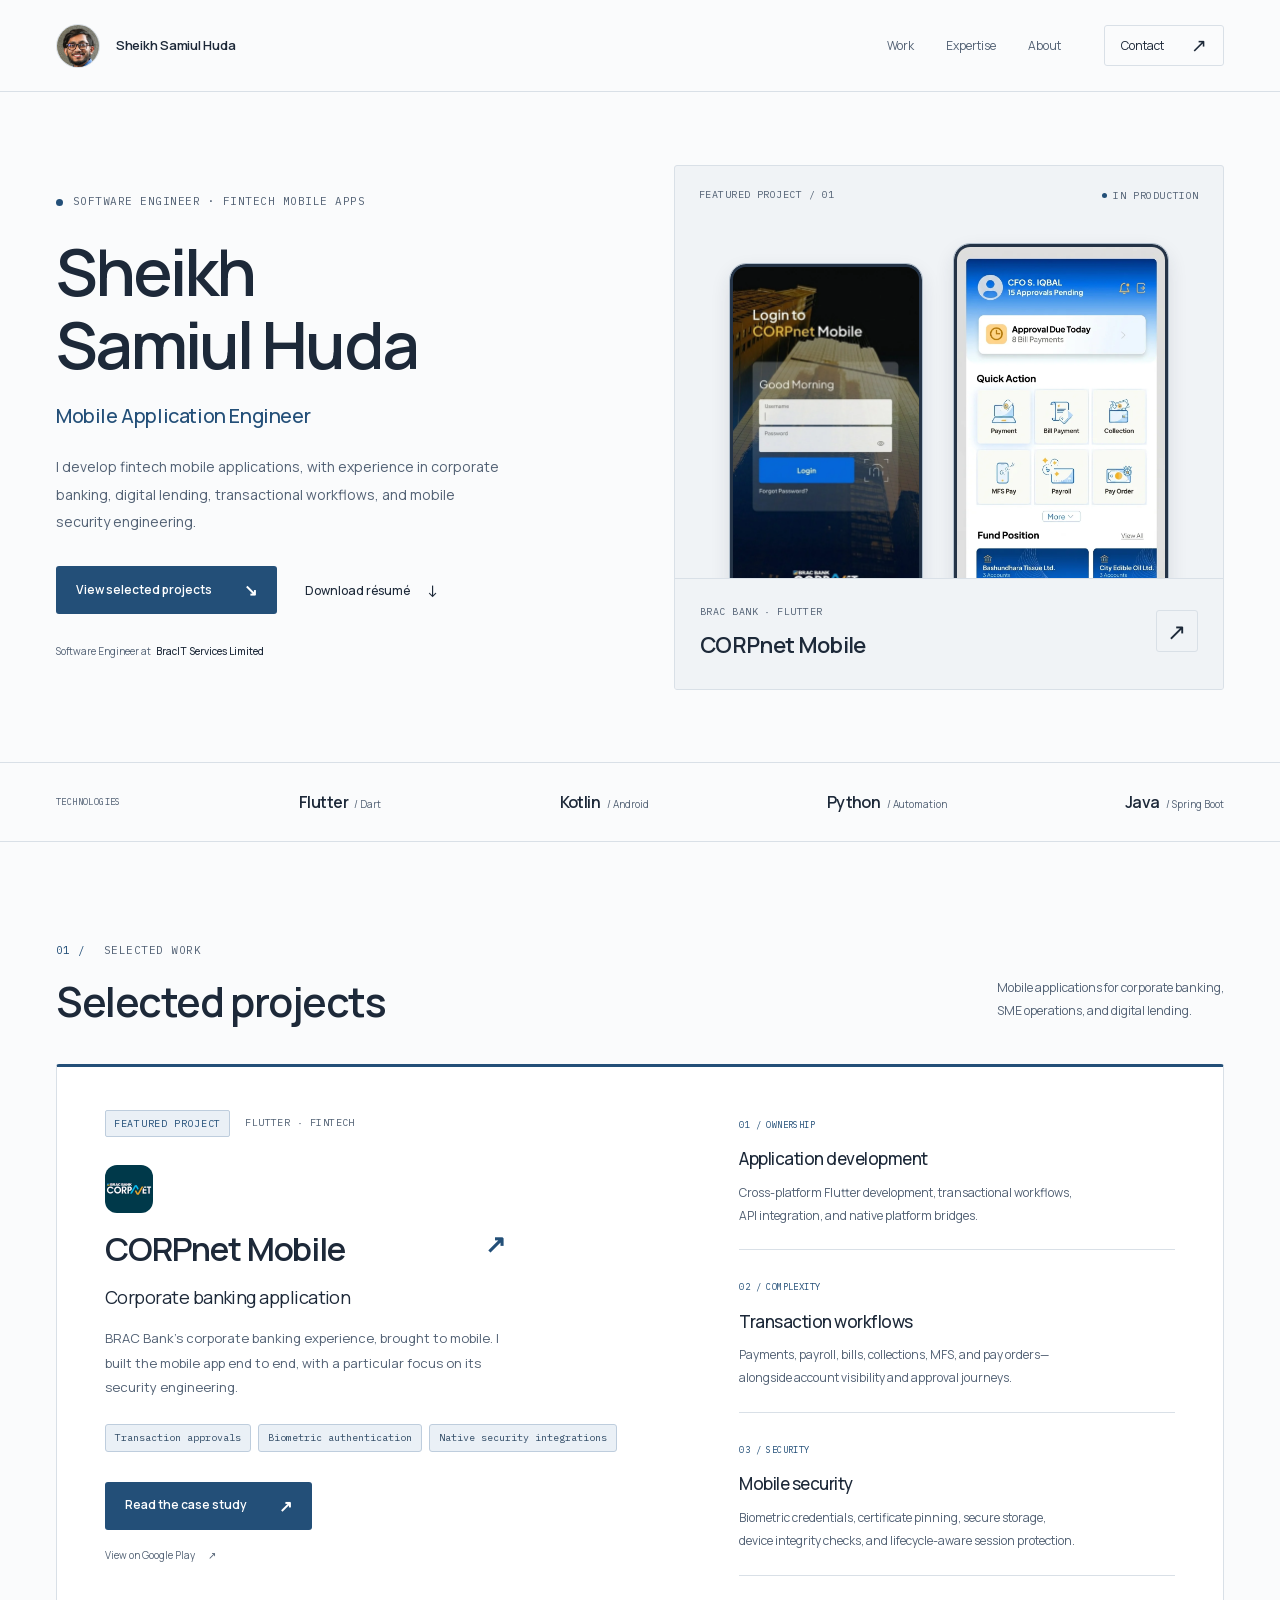
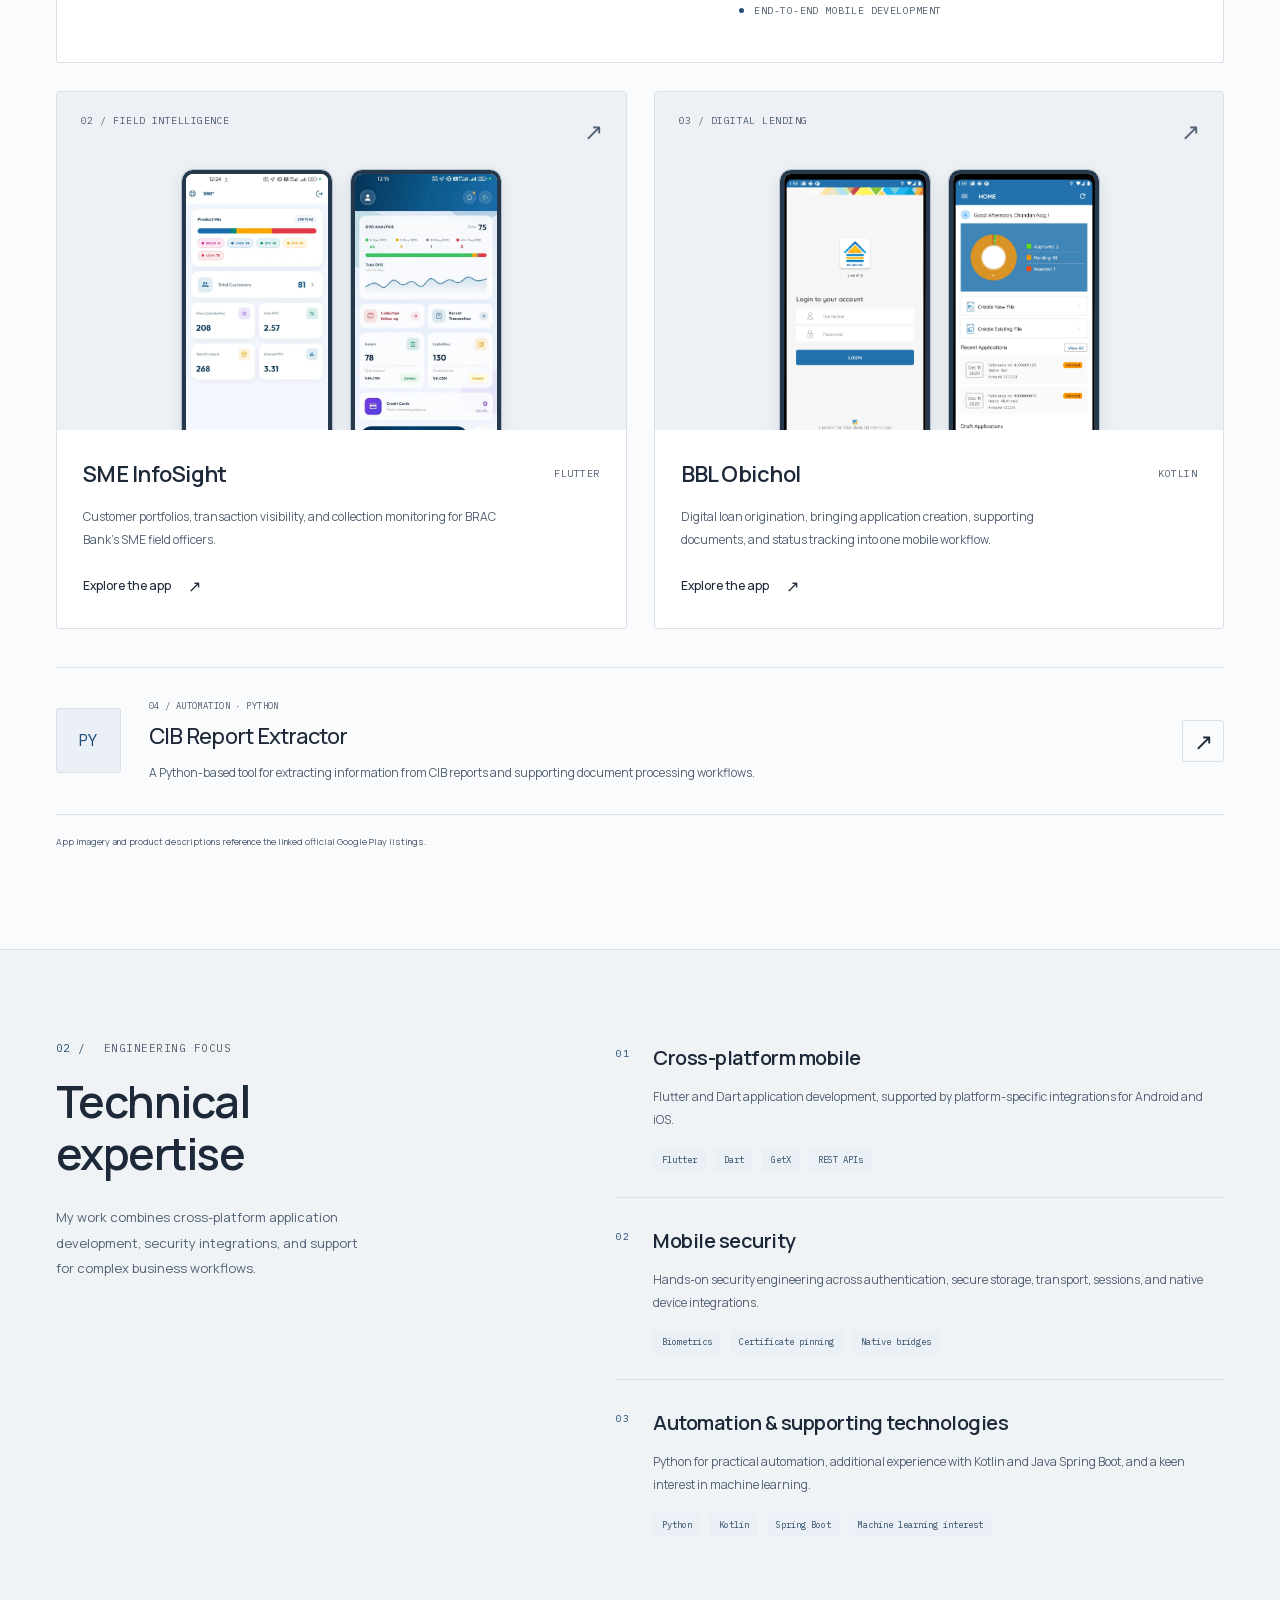
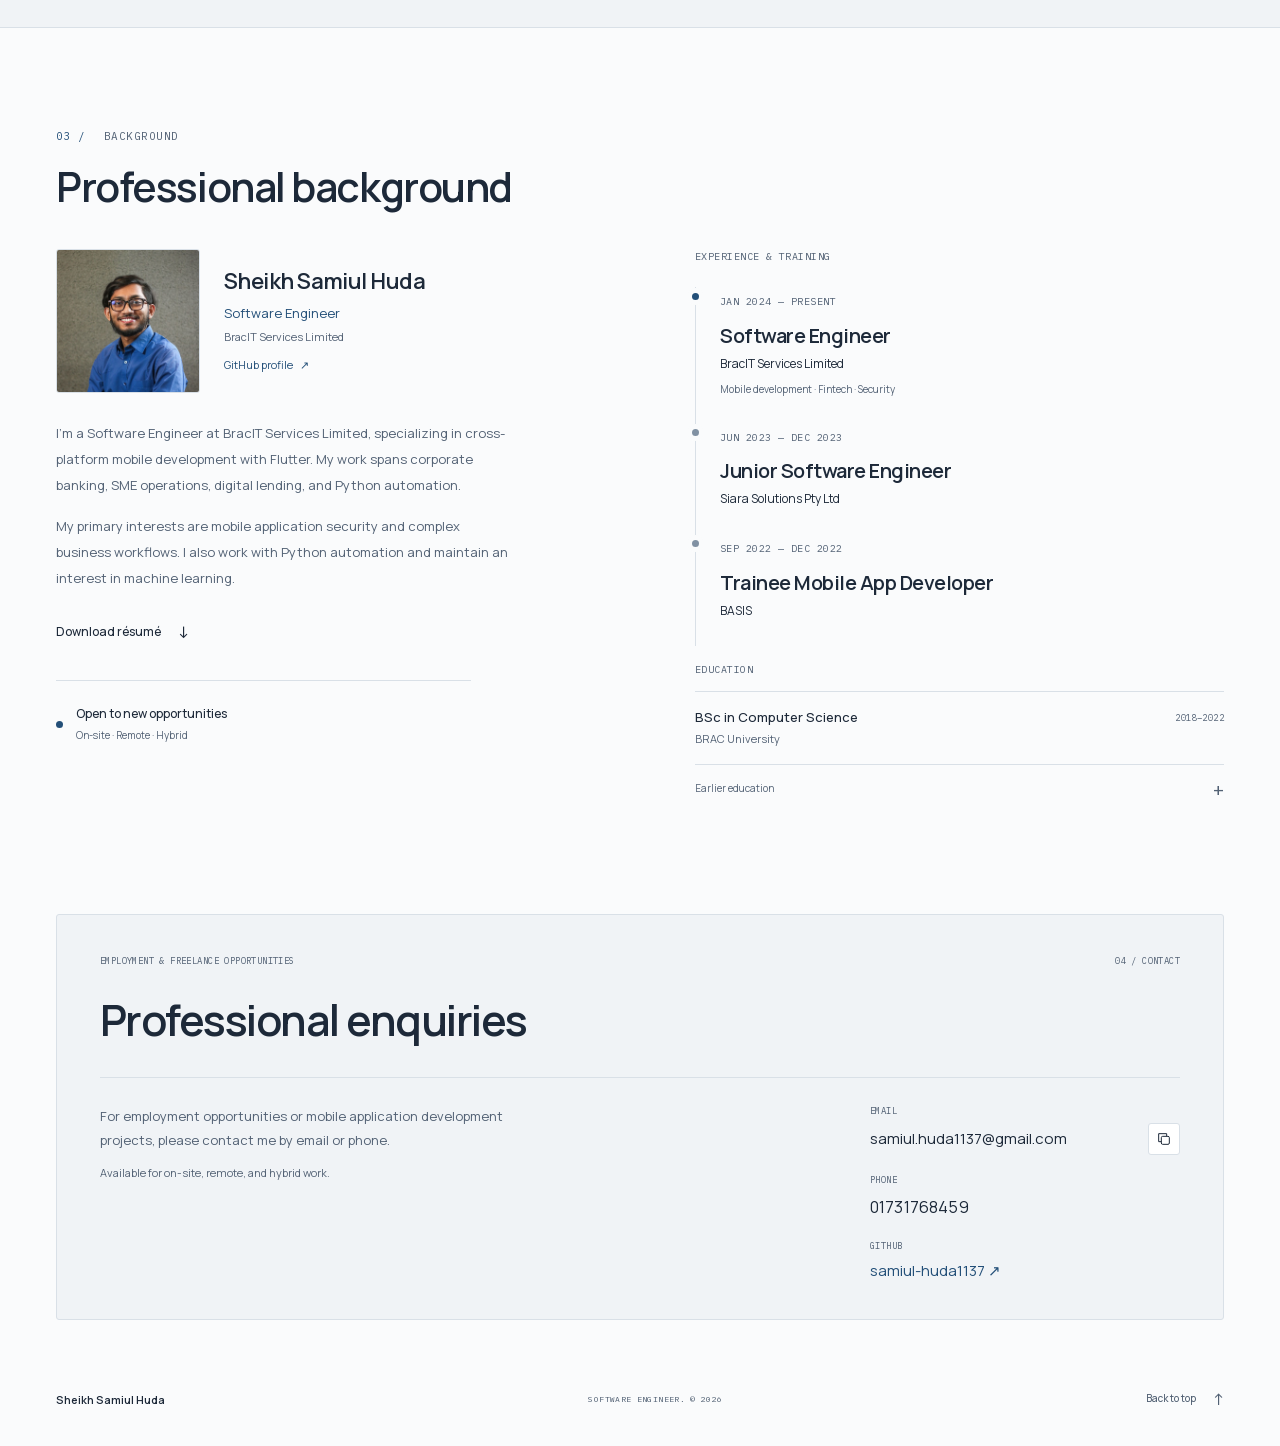
==== commit 1801594d: "Broaden positioning to fintech mobile apps" ====
--- a/index.html
+++ b/index.html
@@ -5,9 +5,9 @@
   <meta name="viewport" content="width=device-width, initial-scale=1">
   <meta name="theme-color" content="#fafbfc">
   <title>Sheikh Samiul Huda — Mobile App Engineer</title>
-  <meta name="description" content="Sheikh Samiul Huda is a software engineer specializing in Flutter, fintech mobile applications, and mobile security. Explore CORPnet Mobile and selected work.">
+  <meta name="description" content="Sheikh Samiul Huda is a software engineer specializing in fintech mobile applications and mobile security. Explore CORPnet Mobile and selected work.">
   <meta property="og:title" content="Sheikh Samiul Huda — Software Engineer">
-  <meta property="og:description" content="Flutter, fintech, and mobile security. Software Engineer at BracIT Services Limited.">
+  <meta property="og:description" content="Fintech mobile applications and mobile security. Software Engineer at BracIT Services Limited.">
   <meta property="og:type" content="website">
   <meta property="og:url" content="https://samiul-huda1137.github.io/">
   <meta property="og:image" content="https://samiul-huda1137.github.io/assets/social-preview.png">
@@ -33,9 +33,9 @@
   <main id="main">
     <section class="hero shell" aria-labelledby="hero-title">
       <div class="hero-copy">
-        <div class="eyebrow"><span class="status-dot"></span> SOFTWARE ENGINEER · FLUTTER & FINTECH</div>
+        <div class="eyebrow"><span class="status-dot"></span> SOFTWARE ENGINEER · FINTECH MOBILE APPS</div>
         <h1 id="hero-title">Sheikh<br>Samiul Huda</h1><p class="hero-role">Mobile Application Engineer</p>
-        <p class="hero-intro">I specialize in cross-platform mobile development with Flutter, with experience in corporate banking applications, transactional workflows, and mobile security engineering.</p>
+        <p class="hero-intro">I develop fintech mobile applications, with experience in corporate banking, digital lending, transactional workflows, and mobile security engineering.</p>
         <div class="hero-actions"><a class="button button-primary" href="#work">View selected projects <span aria-hidden="true">↘</span></a><a class="text-link resume-link" href="assets/Sheikh-Samiul-Huda-Resume.pdf" download>Download résumé <span aria-hidden="true">↓</span></a></div>
         <div class="hero-current">Software Engineer at <strong>BracIT Services Limited</strong></div>
       </div>
